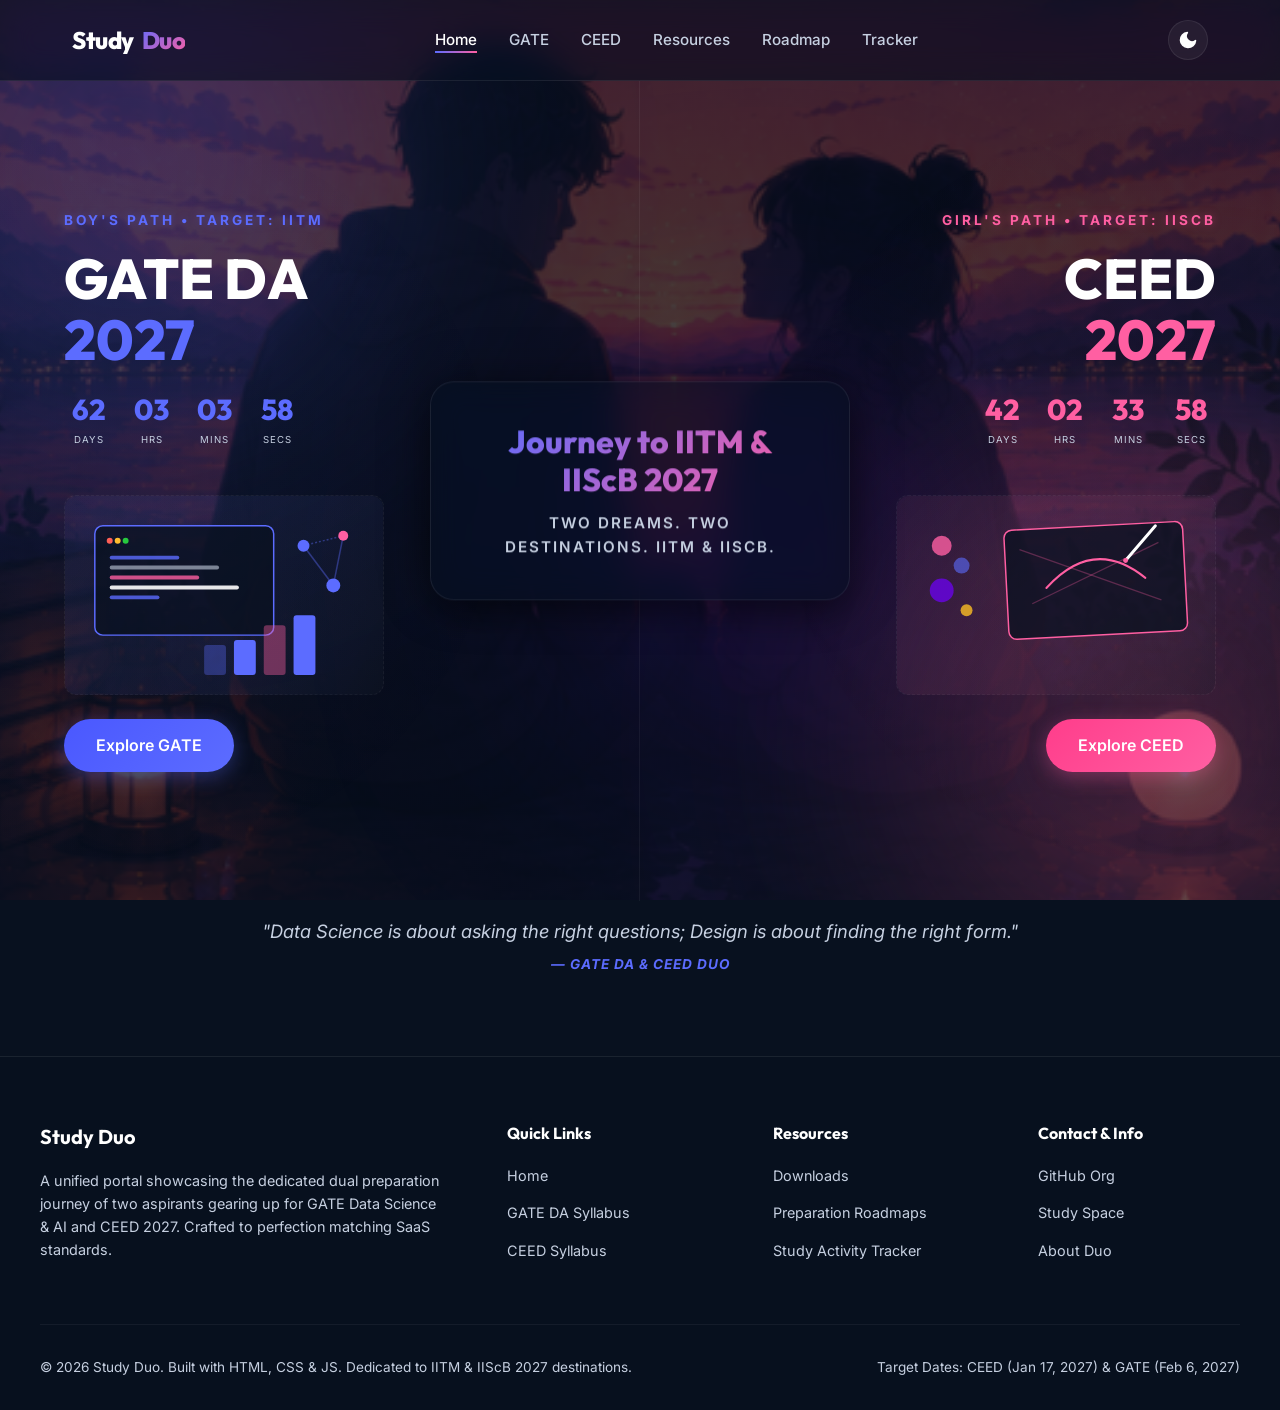
==== index.html @ a5e628c3 "Initialize Study Duo project with portals, roadmaps, and countdowns" ====
<!DOCTYPE html>
<html lang="en" data-theme="dark">

<head>
    <meta charset="UTF-8">
    <meta name="viewport" content="width=device-width, initial-scale=1.0">
    <title>Study Duo – Journey to IITM & IIScB 2027</title>
    <meta name="description"
        content="A premium companion hub tracking the collective preparation for GATE DA 2027 and CEED 2027.">
    <link rel="stylesheet" href="css/style.css">
</head>

<body class="home-page">

    <!-- Floating Glowing Blobs -->
    <div class="floating-blobs">
        <div class="blob blob-blue"></div>
        <div class="blob blob-middle"></div>
        <div class="blob blob-pink"></div>
    </div>

    <!-- Universal Navigation Header -->
    <header>
        <div class="nav-container">
            <a href="index.html" class="logo">
                Study<span class="duo">Duo</span>
            </a>

            <ul class="nav-links" id="nav-links">
                <li><a href="index.html" class="active">Home</a></li>
                <li><a href="pages/gate.html">GATE</a></li>
                <li><a href="pages/ceed.html">CEED</a></li>
                <li><a href="pages/resources.html">Resources</a></li>
                <li><a href="pages/roadmap.html">Roadmap</a></li>
                <li><a href="pages/tracker.html">Tracker</a></li>
            </ul>

            <div class="controls">
                <button class="theme-toggle" id="theme-toggle" aria-label="Toggle Theme">
                    <!-- Sun Icon for Light Mode -->
                    <svg class="sun-icon" viewBox="0 0 24 24" fill="none" stroke="currentColor" stroke-width="2"
                        stroke-linecap="round" stroke-linejoin="round">
                        <circle cx="12" cy="12" r="5"></circle>
                        <line x1="12" y1="1" x2="12" y2="3"></line>
                        <line x1="12" y1="21" x2="12" y2="23"></line>
                        <line x1="4.22" y1="4.22" x2="5.64" y2="5.64"></line>
                        <line x1="18.36" y1="18.36" x2="19.78" y2="19.78"></line>
                        <line x1="1" y1="12" x2="3" y2="12"></line>
                        <line x1="21" y1="12" x2="23" y2="12"></line>
                        <line x1="4.22" y1="19.78" x2="5.64" y2="18.36"></line>
                        <line x1="18.36" y1="5.64" x2="19.78" y2="4.22"></line>
                    </svg>
                    <!-- Moon Icon for Dark Mode -->
                    <svg class="moon-icon" viewBox="0 0 24 24" fill="none" stroke="currentColor" stroke-width="2"
                        stroke-linecap="round" stroke-linejoin="round">
                        <path d="M21 12.79A9 9 0 1 1 11.21 3 7 7 0 0 0 21 12.79z"></path>
                    </svg>
                </button>

                <button class="mobile-menu-btn" id="mobile-menu-btn" aria-label="Open Mobile Menu">
                    <svg xmlns="http://www.w3.org/2000/svg" width="24" height="24" viewBox="0 0 24 24" fill="none"
                        stroke="currentColor" stroke-width="2" stroke-linecap="round" stroke-linejoin="round">
                        <line x1="3" y1="12" x2="21" y2="12"></line>
                        <line x1="3" y1="6" x2="21" y2="6"></line>
                        <line x1="3" y1="18" x2="21" y2="18"></line>
                    </svg>
                </button>
            </div>
        </div>
    </header>

    <!-- Large Split Hero Section -->
    <main class="split-hero-container">

        <!-- Boy's Half (GATE DA) -->
        <section class="hero-half hero-half-boy">
            <div id="gate-anchor" class="hero-tag">Boy's Path • Target: IITM</div>
            <h1 class="hero-title">GATE DA<br><span style="color: var(--primary-blue);">2027</span></h1>

            <!-- Compact Countdown inside Hero -->
            <div class="countdown-grid" id="gate-countdown" style="margin-bottom: 1.5rem; gap: 0.8rem;">
                <div class="c-item" style="min-width: 50px;">
                    <span class="c-val" id="gate-days" style="font-size: 1.8rem; color: var(--primary-blue);">--</span>
                    <span class="c-lbl" style="font-size: 0.6rem;">Days</span>
                </div>
                <div class="c-item" style="min-width: 50px;">
                    <span class="c-val" id="gate-hours" style="font-size: 1.8rem; color: var(--primary-blue);">--</span>
                    <span class="c-lbl" style="font-size: 0.6rem;">Hrs</span>
                </div>
                <div class="c-item" style="min-width: 50px;">
                    <span class="c-val" id="gate-mins" style="font-size: 1.8rem; color: var(--primary-blue);">--</span>
                    <span class="c-lbl" style="font-size: 0.6rem;">Mins</span>
                </div>
                <div class="c-item" style="min-width: 50px;">
                    <span class="c-val" id="gate-secs" style="font-size: 1.8rem; color: var(--primary-blue);">--</span>
                    <span class="c-lbl" style="font-size: 0.6rem;">Secs</span>
                </div>
            </div>

            <!-- Boy Coding/Data Science Illustration -->
            <div class="hero-illustration">
                <svg viewBox="0 0 320 200" fill="none" xmlns="http://www.w3.org/2000/svg">
                    <rect width="320" height="200" rx="12" fill="url(#boy-bg)" />
                    <!-- Code editor window mockup -->
                    <rect x="30" y="30" width="180" height="110" rx="8" fill="rgba(8, 17, 31, 0.75)"
                        stroke="var(--primary-blue)" stroke-width="1.5" />
                    <circle cx="45" cy="45" r="3" fill="#FF5F56" />
                    <circle cx="53" cy="45" r="3" fill="#FFBD2E" />
                    <circle cx="61" cy="45" r="3" fill="#27C93F" />
                    <!-- Neural Net graphics -->
                    <line x1="240" y1="50" x2="280" y2="40" stroke="rgba(92, 108, 255, 0.4)" stroke-dasharray="2 2"
                        stroke-width="1.5" />
                    <line x1="240" y1="50" x2="270" y2="90" stroke="rgba(92, 108, 255, 0.4)" stroke-width="1.5" />
                    <line x1="280" y1="40" x2="270" y2="90" stroke="rgba(92, 108, 255, 0.4)" stroke-width="1.5" />
                    <circle cx="240" cy="50" r="6" fill="var(--primary-blue)" />
                    <circle cx="280" cy="40" r="5" fill="var(--primary-pink)" />
                    <circle cx="270" cy="90" r="7" fill="var(--primary-blue)" />
                    <!-- Mock code lines inside editor -->
                    <rect x="45" y="60" width="70" height="4" rx="2" fill="var(--primary-blue)" opacity="0.8" />
                    <rect x="45" y="70" width="110" height="4" rx="2" fill="var(--text-secondary)" opacity="0.6" />
                    <rect x="45" y="80" width="90" height="4" rx="2" fill="var(--primary-pink)" opacity="0.8" />
                    <rect x="45" y="90" width="130" height="4" rx="2" fill="var(--text-primary)" opacity="0.9" />
                    <rect x="45" y="100" width="50" height="4" rx="2" fill="var(--primary-blue)" opacity="0.8" />
                    <!-- Graph bars mock at the bottom -->
                    <rect x="140" y="150" width="22" height="30" rx="3" fill="rgba(92, 108, 255, 0.35)" />
                    <rect x="170" y="145" width="22" height="35" rx="3" fill="var(--primary-blue)" />
                    <rect x="200" y="130" width="22" height="50" rx="3" fill="rgba(255, 95, 162, 0.4)" />
                    <rect x="230" y="120" width="22" height="60" rx="3" fill="var(--primary-blue)" />
                    <defs>
                        <linearGradient id="boy-bg" x1="0" y1="0" x2="320" y2="200" gradientUnits="userSpaceOnUse">
                            <stop stop-color="rgba(92, 108, 255, 0.05)" />
                            <stop offset="1" stop-color="rgba(8, 17, 31, 0.2)" />
                        </linearGradient>
                    </defs>
                </svg>
            </div>

            <a href="pages/gate.html" class="btn btn-blue">Explore GATE</a>
        </section>

        <!-- Center Bridge Title ("Journey to IIT 2027") -->
        <div class="center-divider">
            <h2 class="center-title">Journey to IITM & IIScB 2027</h2>
            <p class="center-subtitle">Two dreams. Two destinations. IITM & IIScB.</p>
        </div>

        <!-- Girl's Half (CEED 2027) -->
        <section class="hero-half hero-half-girl">
            <div id="ceed-anchor" class="hero-tag">Girl's Path • Target: IIScB</div>
            <h1 class="hero-title">CEED<br><span style="color: var(--primary-pink);">2027</span></h1>

            <!-- Compact Countdown inside Hero -->
            <div class="countdown-grid" id="ceed-countdown" style="margin-bottom: 1.5rem; gap: 0.8rem;">
                <div class="c-item" style="min-width: 50px;">
                    <span class="c-val" id="ceed-days" style="font-size: 1.8rem; color: var(--primary-pink);">--</span>
                    <span class="c-lbl" style="font-size: 0.6rem;">Days</span>
                </div>
                <div class="c-item" style="min-width: 50px;">
                    <span class="c-val" id="ceed-hours" style="font-size: 1.8rem; color: var(--primary-pink);">--</span>
                    <span class="c-lbl" style="font-size: 0.6rem;">Hrs</span>
                </div>
                <div class="c-item" style="min-width: 50px;">
                    <span class="c-val" id="ceed-mins" style="font-size: 1.8rem; color: var(--primary-pink);">--</span>
                    <span class="c-lbl" style="font-size: 0.6rem;">Mins</span>
                </div>
                <div class="c-item" style="min-width: 50px;">
                    <span class="c-val" id="ceed-secs" style="font-size: 1.8rem; color: var(--primary-pink);">--</span>
                    <span class="c-lbl" style="font-size: 0.6rem;">Secs</span>
                </div>
            </div>

            <!-- Girl Sketching/Design Illustration -->
            <div class="hero-illustration">
                <svg viewBox="0 0 320 200" fill="none" xmlns="http://www.w3.org/2000/svg">
                    <rect width="320" height="200" rx="12" fill="url(#girl-bg)" />
                    <!-- Drawing board frame -->
                    <rect x="110" y="30" width="180" height="110" rx="8" fill="rgba(8, 17, 31, 0.75)"
                        stroke="var(--primary-pink)" stroke-width="1.5" transform="rotate(-3 200 85)" />
                    <!-- Diagonal geometric sketching grid paths -->
                    <line x1="125" y1="50" x2="265" y2="108" stroke="rgba(255, 95, 162, 0.3)" stroke-width="1.2"
                        transform="rotate(-3 200 85)" />
                    <line x1="135" y1="105" x2="265" y2="50" stroke="rgba(255, 95, 162, 0.3)" stroke-width="1.2"
                        transform="rotate(-3 200 85)" />
                    <!-- Sketch curves -->
                    <path d="M 150 90 Q 200 40 250 85" stroke="var(--primary-pink)" stroke-width="2"
                        stroke-linecap="round" transform="rotate(-3 200 85)" />
                    <!-- Stylus/Pen pointer mock -->
                    <path d="M 230 65 L 260 30" stroke="var(--text-primary)" stroke-width="3" stroke-linecap="round" />
                    <circle cx="230" cy="65" r="2.5" fill="var(--primary-pink)" />
                    <!-- Palette bubbles mock -->
                    <circle cx="45" cy="50" r="10" fill="var(--primary-pink)" opacity="0.8" />
                    <circle cx="65" cy="70" r="8" fill="var(--primary-blue)" opacity="0.6" />
                    <circle cx="45" cy="95" r="12" fill="#7000FF" opacity="0.7" />
                    <circle cx="70" cy="115" r="6" fill="#FBBF24" opacity="0.8" />
                    <defs>
                        <linearGradient id="girl-bg" x1="0" y1="0" x2="320" y2="200" gradientUnits="userSpaceOnUse">
                            <stop stop-color="rgba(255, 95, 162, 0.05)" />
                            <stop offset="1" stop-color="rgba(8, 17, 31, 0.2)" />
                        </linearGradient>
                    </defs>
                </svg>
            </div>

            <a href="pages/ceed.html" class="btn btn-pink">Explore CEED</a>
        </section>

    </main>

    <!-- Quotes section -->
    <div class="container" style="padding-top: 1rem; padding-bottom: 2rem;">
        <div class="quote-box">
            <p class="quote-text" id="quote-text">"Loading inspiration..."</p>
            <p class="quote-author" id="quote-author">— Duo</p>
        </div>
    </div>

    <!-- Universal Footer -->
    <footer>
        <div class="footer-content">
            <div class="footer-about">
                <h4>Study Duo</h4>
                <p>A unified portal showcasing the dedicated dual preparation journey of two aspirants gearing up for
                    GATE Data Science & AI and CEED 2027. Crafted to perfection matching SaaS standards.</p>
            </div>
            <div class="footer-links">
                <h5>Quick Links</h5>
                <ul>
                    <li><a href="index.html">Home</a></li>
                    <li><a href="pages/gate.html">GATE DA Syllabus</a></li>
                    <li><a href="pages/ceed.html">CEED Syllabus</a></li>
                </ul>
            </div>
            <div class="footer-links">
                <h5>Resources</h5>
                <ul>
                    <li><a href="pages/resources.html">Downloads</a></li>
                    <li><a href="pages/roadmap.html">Preparation Roadmaps</a></li>
                    <li><a href="pages/tracker.html">Study Activity Tracker</a></li>
                </ul>
            </div>
            <div class="footer-links">
                <h5>Contact & Info</h5>
                <ul>
                    <li><a href="https://github.com/studyduo2027" target="_blank">GitHub Org</a></li>
                    <li><a href="#" target="_blank">Study Space</a></li>
                    <li><a href="#">About Duo</a></li>
                </ul>
            </div>
        </div>
        <div class="footer-bottom">
            <p>© 2026 Study Duo. Built with HTML, CSS & JS. Dedicated to IITM & IIScB 2027 destinations.</p>
            <p>Target Dates: CEED (Jan 17, 2027) & GATE (Feb 6, 2027)</p>
        </div>
    </footer>

    <!-- Scroll to Top Tracker Button -->
    <button class="scroll-top" id="scroll-top" aria-label="Scroll to Top">
        <svg xmlns="http://www.w3.org/2000/svg" width="20" height="20" viewBox="0 0 24 24" fill="none"
            stroke="currentColor" stroke-width="2.5" stroke-linecap="round" stroke-linejoin="round">
            <line x1="12" y1="19" x2="12" y2="5"></line>
            <polyline points="5 12 12 5 19 12"></polyline>
        </svg>
    </button>

    <script src="js/script.js"></script>
</body>

</html>
---- css/style.css ----
/* Study Duo - Journey to 2027 Stylesheet */
@import url('https://fonts.googleapis.com/css2?family=Inter:wght@300;400;500;600;700&family=Outfit:wght@400;500;600;700;800&display=swap');

:root {
    /* Dark Theme Colors (Default) */
    --bg-color: #08111F;
    --bg-gradient: radial-gradient(circle at 50% 50%, #0d1e36 0%, #08111F 100%);
    --card-bg: rgba(255, 255, 255, 0.05);
    --card-hover-bg: rgba(255, 255, 255, 0.08);
    --card-border: rgba(255, 255, 255, 0.08);
    --card-border-hover: rgba(255, 255, 255, 0.15);
    --text-primary: #FFFFFF;
    --text-secondary: #C6D0E1;
    --nav-bg: rgba(8, 17, 31, 0.7);
    --accent-blue-rgb: 92, 108, 255;
    --accent-pink-rgb: 255, 95, 162;
    --primary-blue: #5C6CFF;
    --primary-pink: #FF5FA2;
    --glow-blue: rgba(92, 108, 255, 0.45);
    --glow-pink: rgba(255, 95, 162, 0.45);

    --font-body: 'Inter', sans-serif;
    --font-display: 'Outfit', sans-serif;

    --backdrop-filter: blur(16px) saturate(180%);
    --transition-speed: 0.3s;
    --transition-smooth: all 0.4s cubic-bezier(0.16, 1, 0.3, 1);
    --shadow-premium: 0 15px 35px rgba(0, 0, 0, 0.3);
}

/* Light Theme Variables */
[data-theme="light"] {
    --bg-color: #F8FAFC;
    --bg-gradient: radial-gradient(circle at 50% 50%, #E2E8F0 0%, #F8FAFC 100%);
    --card-bg: rgba(255, 255, 255, 0.65);
    --card-hover-bg: rgba(255, 255, 255, 0.85);
    --card-border: rgba(0, 0, 0, 0.07);
    --card-border-hover: rgba(92, 108, 255, 0.2);
    --text-primary: #0F172A;
    --text-secondary: #475569;
    --nav-bg: rgba(248, 250, 252, 0.8);
    --shadow-premium: 0 15px 35px rgba(0, 0, 0, 0.06);
}

/* Resets */
*,
*::before,
*::after {
    box-sizing: border-box;
    margin: 0;
    padding: 0;
}

html {
    scroll-behavior: smooth;
    font-size: 16px;
}

body {
    font-family: var(--font-body);
    background-color: var(--bg-color);
    background-image: var(--bg-gradient);
    color: var(--text-primary);
    min-height: 100vh;
    overflow-x: hidden;
    line-height: 1.6;
    transition: background-color var(--transition-speed), color var(--transition-speed);
}

body.home-page {
    background-image: linear-gradient(rgba(8, 17, 31, 0.75), rgba(8, 17, 31, 0.75)), url('../assets/background/home_bg_pc.png');
    background-attachment: fixed;
    background-position: center;
    background-repeat: no-repeat;
    background-size: cover;
}

[data-theme="light"] body.home-page {
    background-image: linear-gradient(rgba(248, 250, 252, 0.8), rgba(248, 250, 252, 0.8)), url('../assets/background/home_bg_pc.png');
}

@media (orientation: portrait) {
    body.home-page {
        background-image: linear-gradient(rgba(8, 17, 31, 0.75), rgba(8, 17, 31, 0.75)), url('../assets/background/home_bg.png');
    }

    [data-theme="light"] body.home-page {
        background-image: linear-gradient(rgba(248, 250, 252, 0.8), rgba(248, 250, 252, 0.8)), url('../assets/background/home_bg.png');
    }
}

/* Scrollbar customization */
::-webkit-scrollbar {
    width: 10px;
}

::-webkit-scrollbar-track {
    background: var(--bg-color);
}

::-webkit-scrollbar-thumb {
    background: rgba(255, 255, 255, 0.1);
    border-radius: 5px;
}

[data-theme="light"] ::-webkit-scrollbar-thumb {
    background: rgba(0, 0, 0, 0.1);
}

::-webkit-scrollbar-thumb:hover {
    background: rgba(255, 255, 255, 0.2);
}

/* Background Blobs */
.floating-blobs {
    position: fixed;
    top: 0;
    left: 0;
    width: 100%;
    height: 100%;
    z-index: -1;
    pointer-events: none;
    overflow: hidden;
}

.blob {
    position: absolute;
    border-radius: 50%;
    filter: blur(120px);
    opacity: 0.2;
    mix-blend-mode: screen;
    animation: floatBlob 20s infinite alternate;
}

[data-theme="light"] .blob {
    opacity: 0.12;
    mix-blend-mode: multiply;
    filter: blur(100px);
}

.blob-blue {
    width: 40vw;
    height: 40vw;
    background: var(--primary-blue);
    top: -10%;
    left: -10%;
    animation-duration: 25s;
}

.blob-pink {
    width: 40vw;
    height: 40vw;
    background: var(--primary-pink);
    bottom: -10%;
    right: -10%;
    animation-duration: 20s;
}

.blob-middle {
    width: 30vw;
    height: 30vw;
    background: #7000FF;
    top: 40%;
    left: 45%;
    animation-duration: 30s;
    opacity: 0.12;
}

@keyframes floatBlob {
    0% {
        transform: translate(0, 0) scale(1) rotate(0deg);
    }

    33% {
        transform: translate(10%, 15%) scale(1.1) rotate(120deg);
    }

    66% {
        transform: translate(-10%, 5%) scale(0.9) rotate(240deg);
    }

    100% {
        transform: translate(0, 0) scale(1) rotate(360deg);
    }
}

/* Navigation bar */
header {
    position: sticky;
    top: 0;
    z-index: 100;
    width: 100%;
    background: var(--nav-bg);
    backdrop-filter: var(--backdrop-filter);
    -webkit-backdrop-filter: var(--backdrop-filter);
    border-bottom: 1px solid var(--card-border);
    transition: all var(--transition-speed);
}

.nav-container {
    display: flex;
    justify-content: space-between;
    align-items: center;
    max-width: 1200px;
    margin: 0 auto;
    padding: 1.25rem 2rem;
}

.logo {
    font-family: var(--font-display);
    font-weight: 800;
    font-size: 1.5rem;
    letter-spacing: -0.5px;
    text-decoration: none;
    color: var(--text-primary);
    display: flex;
    align-items: center;
    gap: 0.5rem;
}

.logo span.duo {
    background: linear-gradient(135deg, var(--primary-blue), var(--primary-pink));
    -webkit-background-clip: text;
    background-clip: text;
    -webkit-text-fill-color: transparent;
}

.nav-links {
    display: flex;
    align-items: center;
    list-style: none;
    gap: 2rem;
}

.nav-links a {
    font-family: var(--font-body);
    font-weight: 500;
    font-size: 0.95rem;
    text-decoration: none;
    color: var(--text-secondary);
    transition: color var(--transition-speed);
    position: relative;
    padding: 0.25rem 0;
}

.nav-links a::after {
    content: '';
    position: absolute;
    bottom: 0;
    left: 0;
    width: 100%;
    height: 2px;
    background: linear-gradient(90deg, var(--primary-blue), var(--primary-pink));
    transform: scaleX(0);
    transform-origin: right;
    transition: transform 0.3s ease;
}

.nav-links a:hover,
.nav-links a.active {
    color: var(--text-primary);
}

.nav-links a:hover::after,
.nav-links a.active::after {
    transform: scaleX(1);
    transform-origin: left;
}

.controls {
    display: flex;
    align-items: center;
    gap: 1rem;
}

/* Dark Mode Toggle Button */
.theme-toggle {
    background: var(--card-bg);
    border: 1px solid var(--card-border);
    color: var(--text-primary);
    width: 40px;
    height: 40px;
    border-radius: 50%;
    cursor: pointer;
    display: flex;
    align-items: center;
    justify-content: center;
    transition: var(--transition-smooth);
}

.theme-toggle:hover {
    transform: scale(1.1);
    border-color: var(--primary-blue);
    box-shadow: 0 0 15px rgba(92, 108, 255, 0.3);
}

.theme-toggle svg {
    width: 20px;
    height: 20px;
    fill: currentColor;
}

.theme-toggle .sun-icon {
    display: none;
}

[data-theme="light"] .theme-toggle .sun-icon {
    display: block;
}

[data-theme="light"] .theme-toggle .moon-icon {
    display: none;
}

/* Mobile Menu Toggle */
.mobile-menu-btn {
    display: none;
    background: none;
    border: none;
    color: var(--text-primary);
    cursor: pointer;
}

/* Premium Layout Grid / Cards */
.container {
    max-width: 1200px;
    margin: 0 auto;
    padding: 3rem 2rem;
}

/* Glassmorphism Cards */
.glass-card {
    background: var(--card-bg);
    backdrop-filter: var(--backdrop-filter);
    -webkit-backdrop-filter: var(--backdrop-filter);
    border: 1px solid var(--card-border);
    border-radius: 20px;
    padding: 2rem;
    transition: var(--transition-smooth);
    box-shadow: var(--shadow-premium);
}

.glass-card:hover {
    transform: translateY(-8px);
    border-color: var(--card-border-hover);
    background: var(--card-hover-bg);
}

/* Hero Section index.html */
.split-hero-container {
    display: grid;
    grid-template-columns: 1fr 1fr;
    min-height: calc(100vh - 80px);
    position: relative;
    overflow: hidden;
}

.hero-half {
    display: flex;
    flex-direction: column;
    justify-content: center;
    padding: 4rem 10%;
    position: relative;
    transition: var(--transition-smooth);
    z-index: 10;
}

.hero-half::before {
    content: '';
    position: absolute;
    top: 0;
    left: 0;
    width: 100%;
    height: 100%;
    z-index: -1;
    opacity: 0.03;
    pointer-events: none;
    transition: opacity var(--transition-speed);
}

.hero-half-boy::before {
    background: radial-gradient(circle at 20% 50%, var(--primary-blue) 0%, transparent 60%);
}

.hero-half-girl::before {
    background: radial-gradient(circle at 80% 50%, var(--primary-pink) 0%, transparent 60%);
}

.hero-half:hover::before {
    opacity: 0.1;
}

.hero-half-boy {
    align-items: flex-start;
    border-right: 1px solid rgba(255, 255, 255, 0.05);
}

.hero-half-girl {
    align-items: flex-end;
    text-align: right;
}

/* Center title divider */
.center-divider {
    position: absolute;
    top: 50%;
    left: 50%;
    transform: translate(-50%, -50%);
    background: var(--nav-bg);
    backdrop-filter: var(--backdrop-filter);
    -webkit-backdrop-filter: var(--backdrop-filter);
    border: 1px solid var(--card-border);
    padding: 2.5rem 3rem;
    border-radius: 24px;
    text-align: center;
    z-index: 20;
    box-shadow: var(--shadow-premium), 0 0 50px rgba(0, 0, 0, 0.4);
    width: 420px;
}

.center-title {
    font-family: var(--font-display);
    font-weight: 800;
    font-size: 2rem;
    line-height: 1.2;
    margin-bottom: 0.75rem;
    background: linear-gradient(135deg, var(--primary-blue), var(--primary-pink));
    -webkit-background-clip: text;
    background-clip: text;
    -webkit-text-fill-color: transparent;
    animation: textPulse 4s infinite alternate;
}

@keyframes textPulse {
    0% {
        text-shadow: 0 0 10px rgba(92, 108, 255, 0);
    }

    100% {
        text-shadow: 0 0 25px rgba(255, 95, 162, 0.3);
    }
}

.center-subtitle {
    font-size: 0.95rem;
    color: var(--text-secondary);
    font-weight: 600;
    text-transform: uppercase;
    letter-spacing: 2px;
}

/* Titles and Illustration details */
.hero-tag {
    font-size: 0.85rem;
    font-weight: 700;
    text-transform: uppercase;
    letter-spacing: 3px;
    margin-bottom: 1rem;
}

.hero-half-boy .hero-tag {
    color: var(--primary-blue);
    text-shadow: 0 0 10px rgba(92, 108, 255, 0.4);
}

.hero-half-girl .hero-tag {
    color: var(--primary-pink);
    text-shadow: 0 0 10px rgba(255, 95, 162, 0.4);
}

.hero-title {
    font-family: var(--font-display);
    font-weight: 800;
    font-size: 3.5rem;
    line-height: 1.1;
    margin-bottom: 1.5rem;
}

.hero-illustration {
    width: 100%;
    max-width: 320px;
    height: auto;
    aspect-ratio: 16/10;
    margin: 1.5rem 0;
    border-radius: 12px;
    display: flex;
    align-items: center;
    justify-content: center;
    background: rgba(255, 255, 255, 0.02);
    border: 1px dashed rgba(255, 255, 255, 0.05);
}

.hero-illustration svg {
    width: 100%;
    min-height: 180px;
}

/* Premium Buttons */
.btn {
    display: inline-flex;
    align-items: center;
    justify-content: center;
    padding: 0.85rem 2rem;
    border-radius: 30px;
    font-family: var(--font-body);
    font-weight: 600;
    font-size: 1rem;
    text-decoration: none;
    cursor: pointer;
    transition: var(--transition-smooth);
}

.btn-blue {
    background: linear-gradient(135deg, #4A58FF 0%, #5C6CFF 100%);
    color: #FFFFFF;
    border: none;
    box-shadow: 0 5px 20px rgba(92, 108, 255, 0.35);
}

.btn-blue:hover {
    transform: translateY(-3px) scale(1.02);
    box-shadow: 0 8px 25px rgba(92, 108, 255, 0.5);
}

.btn-pink {
    background: linear-gradient(135deg, #FF3D8B 0%, #FF5FA2 100%);
    color: #FFFFFF;
    border: none;
    box-shadow: 0 5px 20px rgba(255, 95, 162, 0.35);
}

.btn-pink:hover {
    transform: translateY(-3px) scale(1.02);
    box-shadow: 0 8px 25px rgba(255, 95, 162, 0.5);
}

/* Countdown Clocks */
.dual-countdowns {
    background: rgba(8, 17, 31, 0.8);
    border-top: 1px solid var(--card-border);
    padding: 3rem 0;
    position: relative;
    z-index: 10;
}

.countdown-wrap {
    display: grid;
    grid-template-columns: 1fr 1fr;
    max-width: 1200px;
    margin: 0 auto;
    padding: 0 2rem;
    gap: 3rem;
}

.countdown-box {
    background: var(--card-bg);
    border: 1px solid var(--card-border);
    border-radius: 20px;
    padding: 2rem;
    text-align: center;
    backdrop-filter: var(--backdrop-filter);
    -webkit-backdrop-filter: var(--backdrop-filter);
}

.countdown-box h3 {
    font-family: var(--font-display);
    font-size: 1.25rem;
    margin-bottom: 1.5rem;
    letter-spacing: 1px;
}

.countdown-box-blue h3 {
    color: var(--primary-blue);
}

.countdown-box-pink h3 {
    color: var(--primary-pink);
}

.countdown-grid {
    display: flex;
    justify-content: center;
    gap: 1.5rem;
}

.c-item {
    display: flex;
    flex-direction: column;
    align-items: center;
    min-width: 70px;
}

.c-val {
    font-family: var(--font-display);
    font-size: 2.5rem;
    font-weight: 800;
    line-height: 1;
}

.countdown-box-blue .c-val {
    color: var(--primary-blue);
}

.countdown-box-pink .c-val {
    color: var(--primary-pink);
}

.c-lbl {
    font-size: 0.75rem;
    text-transform: uppercase;
    color: var(--text-secondary);
    margin-top: 0.5rem;
    letter-spacing: 1px;
}

/* Page Headers for Subpages */
.subpage-hero {
    padding: 6rem 2rem 3rem;
    text-align: center;
    position: relative;
}

.subpage-title {
    font-family: var(--font-display);
    font-size: 3.5rem;
    font-weight: 800;
    margin-bottom: 1rem;
}

.subpage-subtitle {
    font-size: 1.1rem;
    color: var(--text-secondary);
    max-width: 600px;
    margin: 0 auto 2rem;
}

.subpage-countdown-container {
    max-width: 500px;
    margin: 0 auto;
}

/* SYLLABUS CARDS - GRID */
.section-title {
    font-family: var(--font-display);
    font-size: 2rem;
    font-weight: 700;
    margin-bottom: 2rem;
    display: flex;
    align-items: center;
    gap: 0.75rem;
}

.accent-bar-blue::before {
    content: '';
    display: inline-block;
    width: 6px;
    height: 28px;
    background: var(--primary-blue);
    border-radius: 4px;
}

.accent-bar-pink::before {
    content: '';
    display: inline-block;
    width: 6px;
    height: 28px;
    background: var(--primary-pink);
    border-radius: 4px;
}

.cards-grid {
    display: grid;
    grid-template-columns: repeat(auto-fill, minmax(280px, 1fr));
    gap: 1.5rem;
    margin-bottom: 4rem;
}

.syllabus-card {
    position: relative;
    overflow: hidden;
}

.syllabus-card-header {
    display: flex;
    align-items: center;
    gap: 0.75rem;
    margin-bottom: 1rem;
}

.syllabus-card-icon {
    width: 40px;
    height: 40px;
    border-radius: 10px;
    display: flex;
    align-items: center;
    justify-content: center;
}

.gate-theme .syllabus-card-icon {
    background: rgba(92, 108, 255, 0.15);
    color: var(--primary-blue);
}

.ceed-theme .syllabus-card-icon {
    background: rgba(255, 95, 162, 0.15);
    color: var(--primary-pink);
}

.syllabus-card h3 {
    font-family: var(--font-display);
    font-size: 1.15rem;
    font-weight: 600;
}

.syllabus-card ul {
    list-style: none;
    padding-left: 0;
}

.syllabus-card li {
    font-size: 0.9rem;
    color: var(--text-secondary);
    margin-bottom: 0.5rem;
    display: flex;
    align-items: flex-start;
    gap: 0.5rem;
}

.syllabus-card li::before {
    content: "•";
    font-weight: bold;
}

.gate-theme .syllabus-card li::before {
    color: var(--primary-blue);
}

.ceed-theme .syllabus-card li::before {
    color: var(--primary-pink);
}

/* YOUTUBE EMBEDS SECTION */
.youtube-grid {
    display: grid;
    grid-template-columns: repeat(auto-fill, minmax(320px, 1fr));
    gap: 1.5rem;
    margin-bottom: 4rem;
}

.yt-card {
    overflow: hidden;
    padding: 0;
    display: flex;
    flex-direction: column;
    height: 100%;
}

.yt-embed {
    position: relative;
    width: 100%;
    padding-bottom: 56.25%;
    /* 16:9 Aspect Ratio */
    height: 0;
}

.yt-embed iframe {
    position: absolute;
    top: 0;
    left: 0;
    width: 100%;
    height: 100%;
    border: 0;
}

.yt-info {
    padding: 1.25rem;
    display: flex;
    flex-direction: column;
    flex-grow: 1;
    justify-content: space-between;
    gap: 1rem;
}

.yt-title {
    font-family: var(--font-display);
    font-size: 1rem;
    font-weight: 600;
    margin-bottom: 0.5rem;
}

.yt-desc {
    font-size: 0.85rem;
    color: var(--text-secondary);
    line-height: 1.4;
}

.yt-link {
    display: inline-flex;
    align-items: center;
    justify-content: center;
    gap: 0.5rem;
    padding: 0.6rem 1rem;
    font-size: 0.8rem;
    font-weight: 600;
    border-radius: 8px;
    text-decoration: none;
    background: var(--primary-blue);
    color: #fff !important;
    transition: var(--transition-smooth);
    border: none;
    cursor: pointer;
    margin-top: auto;
}

.yt-link:hover {
    transform: translateY(-2px);
    box-shadow: 0 4px 12px rgba(92, 108, 255, 0.3);
    opacity: 0.95;
}

/* WEBSITES & RESOURCES GRID */
.source-grid {
    display: grid;
    grid-template-columns: repeat(auto-fill, minmax(240px, 1fr));
    gap: 1.5rem;
    margin-bottom: 4rem;
}

.source-card {
    display: flex;
    align-items: center;
    gap: 1rem;
    text-decoration: none;
    color: var(--text-primary);
}

.source-details h4 {
    font-family: var(--font-display);
    font-weight: 600;
    font-size: 1rem;
}

.source-details p {
    font-size: 0.8rem;
    color: var(--text-secondary);
}

/* BOOKS SHOWCASE */
.books-grid {
    display: grid;
    grid-template-columns: repeat(auto-fill, minmax(180px, 1fr));
    gap: 2rem;
    margin-bottom: 4rem;
}

.book-card {
    text-align: center;
    display: flex;
    flex-direction: column;
    align-items: center;
}

.book-jacket {
    width: 100%;
    max-width: 140px;
    height: 200px;
    border-radius: 8px;
    background: var(--card-bg);
    border: 1px solid var(--card-border);
    box-shadow: 0 10px 20px rgba(0, 0, 0, 0.3);
    margin-bottom: 1rem;
    position: relative;
    overflow: hidden;
    display: flex;
    flex-direction: column;
    justify-content: space-between;
    padding: 1.25rem;
    transition: var(--transition-smooth);
}

.group-left .book-jacket {
    border-left: 5px solid var(--primary-blue);
}

.group-right .book-jacket {
    border-left: 5px solid var(--primary-pink);
}

.book-card:hover .book-jacket {
    transform: translateY(-8px) rotate(2deg);
    box-shadow: 0 15px 30px rgba(0, 0, 0, 0.4);
}

.book-jacket-title {
    font-family: var(--font-display);
    font-size: 0.85rem;
    font-weight: 700;
    color: var(--text-primary);
    text-align: left;
}

.book-jacket-author {
    font-family: var(--font-body);
    font-size: 0.65rem;
    color: var(--text-secondary);
    text-align: left;
}

.book-title {
    font-family: var(--font-display);
    font-size: 0.95rem;
    font-weight: 600;
    margin-top: 0.5rem;
}

.book-author {
    font-size: 0.8rem;
    color: var(--text-secondary);
}

/* RESOURCES PAGE */
.filter-search-container {
    display: flex;
    flex-direction: column;
    gap: 1.5rem;
    margin-bottom: 3rem;
    background: var(--card-bg);
    border: 1px solid var(--card-border);
    border-radius: 20px;
    padding: 1.5rem;
}

.search-wrapper {
    position: relative;
    display: flex;
    align-items: center;
}

.search-wrapper svg {
    position: absolute;
    left: 1.25rem;
    color: var(--text-secondary);
    pointer-events: none;
}

.search-input {
    width: 100%;
    background: rgba(0, 0, 0, 0.2);
    border: 1px solid var(--card-border);
    border-radius: 30px;
    padding: 1rem 1rem 1rem 3.25rem;
    color: var(--text-primary);
    font-family: var(--font-body);
    font-size: 1rem;
    outline: none;
    transition: var(--transition-smooth);
}

.search-input:focus {
    border-color: var(--primary-blue);
    box-shadow: 0 0 15px rgba(92, 108, 255, 0.25);
}

.filters-wrapper {
    display: flex;
    flex-wrap: wrap;
    gap: 0.75rem;
}

.filter-btn {
    background: var(--card-bg);
    border: 1px solid var(--card-border);
    color: var(--text-secondary);
    padding: 0.5rem 1.25rem;
    border-radius: 20px;
    cursor: pointer;
    font-family: var(--font-body);
    font-size: 0.85rem;
    font-weight: 600;
    transition: var(--transition-smooth);
}

.filter-btn:hover,
.filter-btn.active {
    color: var(--text-primary);
    background: var(--primary-blue);
    border-color: var(--primary-blue);
    box-shadow: 0 0 15px rgba(92, 108, 255, 0.25);
}

.filter-btn.active.filter-pink {
    background: var(--primary-pink);
    border-color: var(--primary-pink);
    box-shadow: 0 0 15px rgba(255, 95, 162, 0.25);
}

.download-grid {
    display: grid;
    grid-template-columns: repeat(auto-fill, minmax(300px, 1fr));
    gap: 1.5rem;
}

.resource-dl-card {
    display: flex;
    flex-direction: column;
    justify-content: space-between;
    height: 100%;
}

.dl-card-content {
    margin-bottom: 1.5rem;
}

.dl-badge {
    display: inline-block;
    font-size: 0.7rem;
    font-weight: bold;
    padding: 0.25rem 0.6rem;
    border-radius: 6px;
    text-transform: uppercase;
    margin-bottom: 0.75rem;
    letter-spacing: 0.5px;
}

.dl-badge-gate {
    background: rgba(92, 108, 255, 0.15);
    color: var(--primary-blue);
}

.dl-badge-ceed {
    background: rgba(255, 95, 162, 0.15);
    color: var(--primary-pink);
}

.resource-dl-card h3 {
    font-family: var(--font-display);
    font-size: 1.2rem;
    margin-bottom: 0.5rem;
}

.resource-dl-card p {
    font-size: 0.85rem;
    color: var(--text-secondary);
}

.dl-card-actions {
    display: flex;
    align-items: center;
    justify-content: space-between;
    border-top: 1px solid var(--card-border);
    padding-top: 1rem;
}

.dl-format {
    font-size: 0.75rem;
    font-weight: bold;
    color: var(--text-secondary);
}

.dl-btn {
    text-decoration: none;
    font-size: 0.85rem;
    font-weight: bold;
    display: flex;
    align-items: center;
    gap: 0.4rem;
}

.gate-theme-link {
    color: var(--primary-blue);
}

.ceed-theme-link {
    color: var(--primary-pink);
}

/* ROADMAP TIMELINE */
.roadmap-grid {
    display: grid;
    grid-template-columns: 1fr 1fr;
    gap: 4rem;
    position: relative;
}

.roadmap-grid::before {
    content: '';
    position: absolute;
    top: 0;
    bottom: 0;
    left: 50%;
    width: 2px;
    background: rgba(255, 255, 255, 0.05);
    transform: translateX(-50%);
}

.timeline-column {
    position: relative;
}

.timeline-header {
    text-align: center;
    margin-bottom: 3rem;
}

.timeline-header h2 {
    font-family: var(--font-display);
    font-size: 2.25rem;
    font-weight: 800;
    margin-bottom: 0.5rem;
}

.timeline-header p {
    color: var(--text-secondary);
}

.timeline-wrapper {
    position: relative;
    padding-left: 2rem;
}

.timeline-column-pink .timeline-wrapper {
    padding-left: 0;
    padding-right: 2rem;
}

.timeline-wrapper::before {
    content: '';
    position: absolute;
    top: 0;
    bottom: 0;
    width: 2px;
}

.timeline-column-blue .timeline-wrapper::before {
    left: 0;
    background: linear-gradient(to bottom, var(--primary-blue), rgba(92, 108, 255, 0.1));
}

.timeline-column-pink .timeline-wrapper::before {
    right: 0;
    background: linear-gradient(to bottom, var(--primary-pink), rgba(255, 95, 162, 0.1));
}

.timeline-node {
    position: relative;
    margin-bottom: 3.5rem;
}

.timeline-dot {
    position: absolute;
    width: 16px;
    height: 16px;
    border-radius: 50%;
    background: var(--bg-color);
    z-index: 5;
}

.timeline-column-blue .timeline-dot {
    left: -28px;
    border: 4px solid var(--primary-blue);
    box-shadow: 0 0 10px var(--primary-blue);
}

.timeline-column-pink .timeline-dot {
    right: -28px;
    border: 4px solid var(--primary-pink);
    box-shadow: 0 0 10px var(--primary-pink);
}

.timeline-month-badge {
    display: inline-block;
    font-family: var(--font-display);
    font-size: 0.8rem;
    font-weight: bold;
    padding: 0.25rem 0.75rem;
    border-radius: 12px;
    margin-bottom: 1rem;
}

.timeline-column-blue .timeline-month-badge {
    background: rgba(92, 108, 255, 0.15);
    color: var(--primary-blue);
}

.timeline-column-pink .timeline-month-badge {
    background: rgba(255, 95, 162, 0.15);
    color: var(--primary-pink);
}

.timeline-card h3 {
    font-family: var(--font-display);
    font-size: 1.25rem;
    font-weight: 600;
    margin-bottom: 1rem;
}

.timeline-content-list {
    list-style: none;
}

.timeline-content-list li {
    font-size: 0.95rem;
    color: var(--text-secondary);
    display: flex;
    align-items: center;
    gap: 0.6rem;
    margin-bottom: 0.6rem;
}

.timeline-column-blue li svg {
    color: var(--primary-blue);
}

.timeline-column-pink li svg {
    color: var(--primary-pink);
}

/* TRACKER PAGE */
.tracker-layout {
    display: grid;
    grid-template-columns: 2fr 1fr;
    gap: 2rem;
}

.tracker-main-panel {
    display: flex;
    flex-direction: column;
    gap: 2rem;
}

.tracker-metrics-grid {
    display: grid;
    grid-template-columns: repeat(3, 1fr);
    gap: 1.5rem;
}

.metric-card {
    text-align: center;
    position: relative;
}

.metric-number {
    font-family: var(--font-display);
    font-size: 2.25rem;
    font-weight: 800;
    margin-top: 0.5rem;
}

.metric-blue .metric-number {
    color: var(--primary-blue);
}

.metric-pink .metric-number {
    color: var(--primary-pink);
}

.streak-pulse-animation {
    animation: streakPulse 2s infinite;
}

@keyframes streakPulse {
    0% {
        transform: scale(1);
    }

    50% {
        transform: scale(1.05);
    }

    100% {
        transform: scale(1);
    }
}

/* Goals list implementation */
.goals-section-header {
    display: flex;
    align-items: center;
    justify-content: space-between;
    margin-bottom: 1.5rem;
}

.goals-form-wrapper {
    margin-bottom: 1.5rem;
}

.goal-form {
    display: flex;
    gap: 1rem;
}

.goal-input {
    flex: 1;
    background: rgba(0, 0, 0, 0.2);
    border: 1px solid var(--card-border);
    border-radius: 12px;
    padding: 0.8rem 1.25rem;
    color: var(--text-primary);
    font-family: var(--font-body);
    outline: none;
}

.goal-input:focus {
    border-color: var(--primary-blue);
}

.goals-list {
    display: flex;
    flex-direction: column;
    gap: 1rem;
}

.goal-item {
    display: flex;
    align-items: center;
    justify-content: space-between;
    background: rgba(255, 255, 255, 0.02);
    border: 1px solid var(--card-border);
    border-radius: 12px;
    padding: 1rem 1.25rem;
    transition: var(--transition-smooth);
}

.goal-item-left {
    display: flex;
    align-items: center;
    gap: 0.75rem;
}

.goal-checkbox {
    width: 20px;
    height: 20px;
    border-radius: 6px;
    border: 2px solid var(--text-secondary);
    cursor: pointer;
    display: flex;
    align-items: center;
    justify-content: center;
    transition: var(--transition-smooth);
}

.goal-checkbox.checked {
    background: var(--primary-blue);
    border-color: var(--primary-blue);
}

.goal-checkbox-pink.checked {
    background: var(--primary-pink);
    border-color: var(--primary-pink);
}

.goal-checkbox svg {
    color: white;
    width: 12px;
    height: 12px;
    display: none;
}

.goal-checkbox.checked svg {
    display: block;
}

.goal-text {
    font-size: 0.95rem;
}

.goal-item.completed .goal-text {
    text-decoration: line-through;
    color: var(--text-secondary);
}

.goal-delete-btn {
    background: none;
    border: none;
    color: rgba(255, 255, 255, 0.25);
    cursor: pointer;
    transition: color var(--transition-speed);
}

.goal-delete-btn:hover {
    color: #EF4444;
}

/* Pomodoro Widget */
.pomo-card {
    text-align: center;
}

.pomo-mode-tabs {
    display: flex;
    justify-content: center;
    gap: 0.5rem;
    margin-bottom: 2rem;
    background: rgba(0, 0, 0, 0.15);
    padding: 0.4rem;
    border-radius: 12px;
}

.pomo-tab {
    background: none;
    border: none;
    font-family: var(--font-body);
    font-size: 0.85rem;
    font-weight: 600;
    color: var(--text-secondary);
    padding: 0.5rem 1rem;
    border-radius: 8px;
    cursor: pointer;
    transition: var(--transition-smooth);
}

.pomo-tab.active {
    color: var(--text-primary);
    background: var(--card-bg);
}

.pomo-timer-display {
    font-family: var(--font-display);
    font-size: 5rem;
    font-weight: 800;
    line-height: 1;
    color: var(--text-primary);
    margin-bottom: 2rem;
    position: relative;
    text-shadow: 0 0 20px rgba(255, 255, 255, 0.05);
}

.pomo-controls {
    display: flex;
    justify-content: center;
    gap: 1rem;
}

.btn-ctrl {
    background: var(--card-bg);
    border: 1px solid var(--card-border);
    color: var(--text-primary);
    padding: 0.75rem 1.5rem;
    border-radius: 12px;
    font-weight: bold;
    cursor: pointer;
    font-family: var(--font-body);
    transition: var(--transition-smooth);
}

.btn-ctrl:hover {
    background: var(--card-hover-bg);
    border-color: var(--text-secondary);
}

.btn-ctrl-primary {
    background: var(--primary-blue);
    color: white;
    border: none;
}

.btn-ctrl-primary:hover {
    box-shadow: 0 0 15px rgba(92, 108, 255, 0.35);
    transform: translateY(-2px);
}

/* Circular progress ring */
.circle-progress-container {
    display: flex;
    justify-content: center;
    margin-bottom: 2rem;
    position: relative;
    width: 160px;
    height: 160px;
    margin: 0 auto 2rem;
}

.pomo-progress-ring {
    transform: rotate(-90deg);
}

.pomo-progress-ring-circle {
    transition: stroke-dashoffset 0.35s;
    transform-origin: 50% 50%;
}

.pomo-time-overlay {
    position: absolute;
    top: 50%;
    left: 50%;
    transform: translate(-50%, -50%);
    font-family: var(--font-display);
    font-size: 2.25rem;
    font-weight: 800;
}

/* Charts container and Achievement Badges */
.achievements-grid {
    display: grid;
    grid-template-columns: repeat(auto-fill, minmax(100px, 1fr));
    gap: 1.25rem;
    margin-top: 1.5rem;
}

.badge-item {
    display: flex;
    flex-direction: column;
    align-items: center;
    text-align: center;
    opacity: 0.35;
    transition: var(--transition-smooth);
}

.badge-item.unlocked {
    opacity: 1;
}

.badge-icon-wrap {
    width: 54px;
    height: 54px;
    border-radius: 50%;
    background: var(--card-bg);
    border: 1px solid var(--card-border);
    display: flex;
    align-items: center;
    justify-content: center;
    margin-bottom: 0.5rem;
    position: relative;
}

.badge-item.unlocked .badge-icon-wrap {
    background: linear-gradient(135deg, rgba(92, 108, 255, 0.2), rgba(255, 95, 162, 0.2));
    border-color: var(--primary-pink);
    box-shadow: 0 0 15px rgba(255, 95, 162, 0.3);
}

.badge-name {
    font-size: 0.7rem;
    font-weight: bold;
    color: var(--text-secondary);
}

/* QUOTES WRAPPER */
.quote-box {
    text-align: center;
    margin-bottom: 3rem;
    font-style: italic;
}

.quote-text {
    font-size: 1.15rem;
    color: var(--text-secondary);
    max-width: 800px;
    margin: 0 auto 0.5rem;
}

.quote-author {
    font-size: 0.85rem;
    font-weight: bold;
    color: var(--primary-blue);
    text-transform: uppercase;
    letter-spacing: 1px;
}

/* FOOTER */
footer {
    border-top: 1px solid var(--card-border);
    background: rgba(8, 17, 31, 0.9);
    padding: 4rem 2rem 2rem;
}

.footer-content {
    max-width: 1200px;
    margin: 0 auto;
    display: grid;
    grid-template-columns: 2fr 1fr 1fr 1fr;
    gap: 4rem;
    margin-bottom: 3rem;
}

.footer-about h4 {
    font-family: var(--font-display);
    font-size: 1.25rem;
    margin-bottom: 1rem;
}

.footer-about p {
    color: var(--text-secondary);
    font-size: 0.9rem;
}

.footer-links h5 {
    font-family: var(--font-display);
    font-size: 1rem;
    margin-bottom: 1rem;
}

.footer-links ul {
    list-style: none;
}

.footer-links li {
    margin-bottom: 0.75rem;
}

.footer-links a {
    text-decoration: none;
    color: var(--text-secondary);
    font-size: 0.9rem;
    transition: color var(--transition-speed);
}

.footer-links a:hover {
    color: var(--text-primary);
}

.footer-bottom {
    max-width: 1200px;
    margin: 0 auto;
    display: flex;
    justify-content: space-between;
    align-items: center;
    border-top: 1px solid rgba(255, 255, 255, 0.05);
    padding-top: 2rem;
    font-size: 0.85rem;
    color: var(--text-secondary);
}

/* Scroll To Top Button */
.scroll-top {
    position: fixed;
    bottom: 2rem;
    right: 2rem;
    background: var(--card-bg);
    border: 1px solid var(--card-border);
    color: var(--text-primary);
    width: 45px;
    height: 45px;
    border-radius: 50%;
    cursor: pointer;
    display: flex;
    align-items: center;
    justify-content: center;
    opacity: 0;
    visibility: hidden;
    transition: var(--transition-smooth);
    z-index: 99;
}

.scroll-top.visible {
    opacity: 1;
    visibility: visible;
}

.scroll-top:hover {
    transform: translateY(-5px);
    background: var(--primary-blue);
    border-color: var(--primary-blue);
    box-shadow: 0 5px 15px rgba(92, 108, 255, 0.3);
}

/* Responsive breakdowns */
@media (max-width: 1024px) {
    .split-hero-container {
        grid-template-columns: 1fr 1fr;
        min-height: calc(100vh - 80px);
    }

    .hero-half {
        padding: 4rem 4% 3rem;
        align-items: center;
        text-align: center;
    }

    .hero-title {
        font-size: 2.2rem;
    }

    .hero-half-boy {
        border-right: 1px solid rgba(255, 255, 255, 0.05);
        border-bottom: none;
    }

    .center-divider {
        position: relative;
        transform: none;
        top: auto;
        left: auto;
        margin: 2rem auto 0;
        width: 100%;
        max-width: 420px;
        grid-column: 1 / span 2;
        grid-row: 2;
        padding: 1.5rem 2rem;
    }

    .center-title {
        font-size: 1.4rem;
    }

    .center-subtitle {
        font-size: 0.75rem;
    }

    .roadmap-grid {
        grid-template-columns: 1fr;
        gap: 3rem;
    }

    .roadmap-grid::before {
        display: none;
    }

    .timeline-column-pink .timeline-wrapper {
        padding-left: 2rem;
        padding-right: 0;
    }

    .timeline-column-pink .timeline-wrapper::before {
        left: 0;
        right: auto;
        background: linear-gradient(to bottom, var(--primary-pink), rgba(255, 95, 162, 0.1));
    }

    .timeline-column-pink .timeline-dot {
        left: -28px;
        right: auto;
    }

    .tracker-layout {
        grid-template-columns: 1fr;
    }

    .footer-content {
        grid-template-columns: 1fr 1fr;
        gap: 3rem;
    }
}

@media (max-width: 768px) {
    .nav-links {
        position: fixed;
        top: 80px;
        left: 0;
        width: 100%;
        background: rgba(8, 17, 31, 0.98);
        backdrop-filter: var(--backdrop-filter);
        flex-direction: column;
        padding: 3rem 0;
        gap: 2rem;
        border-bottom: 1px solid var(--card-border);
        transform: translateY(-150%);
        transition: transform 0.4s ease;
        z-index: 90;
    }

    [data-theme="light"] .nav-links {
        background: rgba(248, 250, 252, 0.98);
    }

    .nav-links.open {
        transform: translateY(0);
    }

    .mobile-menu-btn {
        display: block;
    }

    .countdown-wrap {
        grid-template-columns: 1fr;
    }

    .tracker-metrics-grid {
        grid-template-columns: 1fr;
    }

    .footer-content {
        grid-template-columns: 1fr;
    }

    .footer-bottom {
        flex-direction: column;
        gap: 1rem;
        text-align: center;
    }
}

@media (max-width: 480px) {
    .hero-half {
        padding: 3rem 2% 2rem;
    }

    .hero-title {
        font-size: 1.6rem;
    }

    .hero-tag {
        font-size: 0.65rem;
        letter-spacing: 1px;
    }

    .countdown-grid {
        gap: 0.3rem !important;
    }

    .c-item {
        min-width: 36px !important;
    }

    .c-val {
        font-size: 1.1rem !important;
    }

    .c-lbl {
        font-size: 0.5rem !important;
    }

    .center-divider {
        max-width: 280px;
        padding: 1rem 0.75rem;
        border-radius: 16px;
        margin-top: 1.5rem;
    }

    .center-title {
        font-size: 1.1rem;
        margin-bottom: 0.25rem;
    }

    .center-subtitle {
        font-size: 0.65rem;
        letter-spacing: 1px;
    }
}
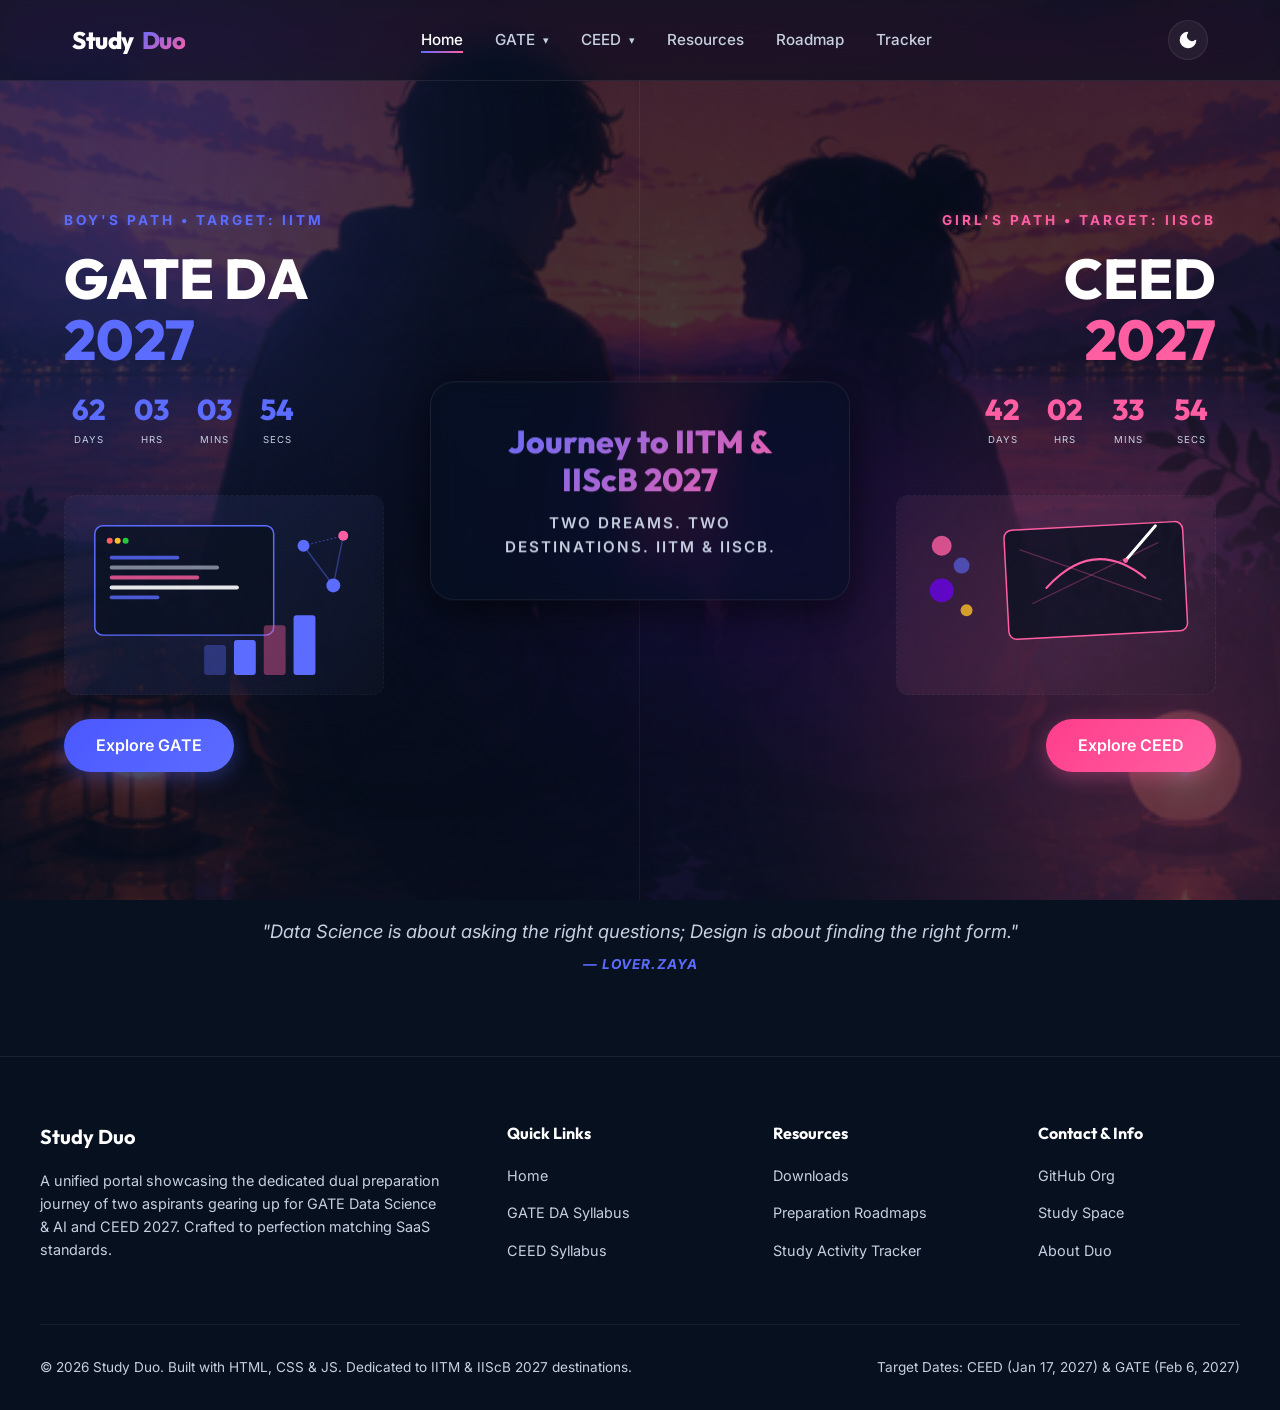
==== commit f7608b2c: "Add GATE/CEED section dropdown nav (hover PC, tap mobile)" ====
--- a/index.html
+++ b/index.html
@@ -28,8 +28,24 @@
 
             <ul class="nav-links" id="nav-links">
                 <li><a href="index.html" class="active">Home</a></li>
-                <li><a href="pages/gate.html">GATE</a></li>
-                <li><a href="pages/ceed.html">CEED</a></li>
+                <li class="nav-dropdown" data-theme="blue">
+                    <a href="pages/gate.html">GATE <span class="dd-arrow">▾</span></a>
+                    <div class="dropdown-menu">
+                        <a href="pages/gate.html#gate-syllabus">📘 Syllabus</a>
+                        <a href="pages/gate.html#gate-youtube">▶ YouTube Playlists</a>
+                        <div class="dd-divider"></div>
+                        <a href="pages/gate.html#gate-papers">📄 Past Papers</a>
+                    </div>
+                </li>
+                <li class="nav-dropdown" data-theme="pink">
+                    <a href="pages/ceed.html">CEED <span class="dd-arrow">▾</span></a>
+                    <div class="dropdown-menu">
+                        <a href="pages/ceed.html#ceed-syllabus">🎨 Syllabus Part A</a>
+                        <a href="pages/ceed.html#ceed-part-b">✏️ Syllabus Part B</a>
+                        <div class="dd-divider"></div>
+                        <a href="pages/ceed.html#ceed-papers">📄 Past Papers</a>
+                    </div>
+                </li>
                 <li><a href="pages/resources.html">Resources</a></li>
                 <li><a href="pages/roadmap.html">Roadmap</a></li>
                 <li><a href="pages/tracker.html">Tracker</a></li>
--- a/css/style.css
+++ b/css/style.css
@@ -267,6 +267,153 @@
     transform-origin: left;
 }
 
+/* ── Nav Dropdown (GATE / CEED section jump) ── */
+.nav-dropdown {
+    position: relative;
+}
+
+/* Small chevron next to the trigger text */
+.nav-dropdown>a::before {
+    content: '';
+}
+
+.nav-dropdown>a .dd-arrow {
+    display: inline-block;
+    margin-left: 4px;
+    font-style: normal;
+    font-size: 0.7rem;
+    transition: transform 0.25s ease;
+    vertical-align: middle;
+}
+
+.nav-dropdown.dropdown-open>a .dd-arrow,
+.nav-dropdown:hover>a .dd-arrow {
+    transform: rotate(180deg);
+}
+
+/* The floating dropdown panel */
+.dropdown-menu {
+    position: absolute;
+    top: calc(100% + 14px);
+    left: 50%;
+    transform: translateX(-50%);
+    min-width: 180px;
+    background: var(--nav-bg);
+    backdrop-filter: var(--backdrop-filter);
+    -webkit-backdrop-filter: var(--backdrop-filter);
+    border: 1px solid var(--card-border);
+    border-radius: 12px;
+    padding: 0.5rem 0;
+    box-shadow: 0 16px 40px rgba(0, 0, 0, 0.35);
+    opacity: 0;
+    pointer-events: none;
+    transform: translateX(-50%) translateY(-6px);
+    transition: opacity 0.22s ease, transform 0.22s ease;
+    z-index: 200;
+}
+
+/* Show on desktop hover */
+@media (hover: hover) {
+    .nav-dropdown:hover .dropdown-menu {
+        opacity: 1;
+        pointer-events: auto;
+        transform: translateX(-50%) translateY(0);
+    }
+}
+
+/* Show on touch via JS class */
+.nav-dropdown.dropdown-open .dropdown-menu {
+    opacity: 1;
+    pointer-events: auto;
+    transform: translateX(-50%) translateY(0);
+}
+
+/* Small caret pointer */
+.dropdown-menu::before {
+    content: '';
+    position: absolute;
+    top: -7px;
+    left: 50%;
+    transform: translateX(-50%);
+    width: 12px;
+    height: 12px;
+    background: var(--nav-bg);
+    border-left: 1px solid var(--card-border);
+    border-top: 1px solid var(--card-border);
+    transform: translateX(-50%) rotate(45deg);
+}
+
+/* Individual dropdown items */
+.dropdown-menu a {
+    display: flex;
+    align-items: center;
+    gap: 0.6rem;
+    padding: 0.6rem 1.1rem;
+    font-size: 0.88rem !important;
+    font-weight: 500;
+    color: var(--text-secondary) !important;
+    text-decoration: none;
+    transition: background 0.15s, color 0.15s;
+    white-space: nowrap;
+}
+
+.dropdown-menu a:hover {
+    color: var(--text-primary) !important;
+    background: rgba(255, 255, 255, 0.05);
+}
+
+.dropdown-menu a::after {
+    display: none !important;
+}
+
+/* Colour themes */
+.nav-dropdown[data-theme="blue"] .dropdown-menu a:hover {
+    color: var(--primary-blue) !important;
+}
+
+.nav-dropdown[data-theme="pink"] .dropdown-menu a:hover {
+    color: var(--primary-pink) !important;
+}
+
+/* Divider between items */
+.dropdown-menu .dd-divider {
+    height: 1px;
+    background: var(--card-border);
+    margin: 0.3rem 0.9rem;
+}
+
+/* Mobile: no absolute positioning, show stacked inside mobile menu */
+@media (max-width: 768px) {
+    .dropdown-menu {
+        position: static;
+        transform: none !important;
+        opacity: 1 !important;
+        pointer-events: auto;
+        box-shadow: none;
+        border: none;
+        border-left: 2px solid var(--card-border);
+        border-radius: 0;
+        padding: 0 0 0 1rem;
+        background: transparent;
+        backdrop-filter: none;
+        display: none;
+        margin-top: 0.3rem;
+    }
+
+    .dropdown-menu::before {
+        display: none;
+    }
+
+    .nav-dropdown.dropdown-open .dropdown-menu {
+        display: block;
+    }
+
+    .dropdown-menu a {
+        padding: 0.4rem 0.5rem;
+    }
+}
+
+
 .controls {
     display: flex;
     align-items: center;
@@ -680,11 +827,47 @@
     overflow: hidden;
 }
 
+/* ── Accordion toggle behaviour ── */
 .syllabus-card-header {
     display: flex;
     align-items: center;
     gap: 0.75rem;
-    margin-bottom: 1rem;
+    cursor: pointer;
+    user-select: none;
+    margin-bottom: 0;
+    padding-bottom: 0;
+}
+
+.syllabus-card-header:hover h3 {
+    opacity: 0.85;
+}
+
+/* Chevron icon sits at the far right */
+.syllabus-chevron {
+    margin-left: auto;
+    flex-shrink: 0;
+    width: 20px;
+    height: 20px;
+    color: var(--text-secondary);
+    transition: transform 0.3s ease;
+}
+
+.syllabus-card.is-open .syllabus-chevron {
+    transform: rotate(180deg);
+}
+
+/* Collapsible subtopic list */
+.syllabus-body {
+    overflow: hidden;
+    max-height: 0;
+    transition: max-height 0.35s ease, margin-top 0.25s ease;
+    margin-top: 0;
+}
+
+.syllabus-card.is-open .syllabus-body {
+    max-height: 400px;
+    /* large enough for any topic list */
+    margin-top: 1rem;
 }
 
 .syllabus-card-icon {
@@ -694,6 +877,7 @@
     display: flex;
     align-items: center;
     justify-content: center;
+    flex-shrink: 0;
 }
 
 .gate-theme .syllabus-card-icon {
@@ -710,14 +894,16 @@
     font-family: var(--font-display);
     font-size: 1.15rem;
     font-weight: 600;
-}
-
-.syllabus-card ul {
+    transition: opacity 0.2s;
+}
+
+.syllabus-body ul {
     list-style: none;
     padding-left: 0;
-}
-
-.syllabus-card li {
+    margin: 0;
+}
+
+.syllabus-body li {
     font-size: 0.9rem;
     color: var(--text-secondary);
     margin-bottom: 0.5rem;
@@ -726,16 +912,16 @@
     gap: 0.5rem;
 }
 
-.syllabus-card li::before {
+.syllabus-body li::before {
     content: "•";
     font-weight: bold;
 }
 
-.gate-theme .syllabus-card li::before {
+.gate-theme .syllabus-body li::before {
     color: var(--primary-blue);
 }
 
-.ceed-theme .syllabus-card li::before {
+.ceed-theme .syllabus-body li::before {
     color: var(--primary-pink);
 }
 
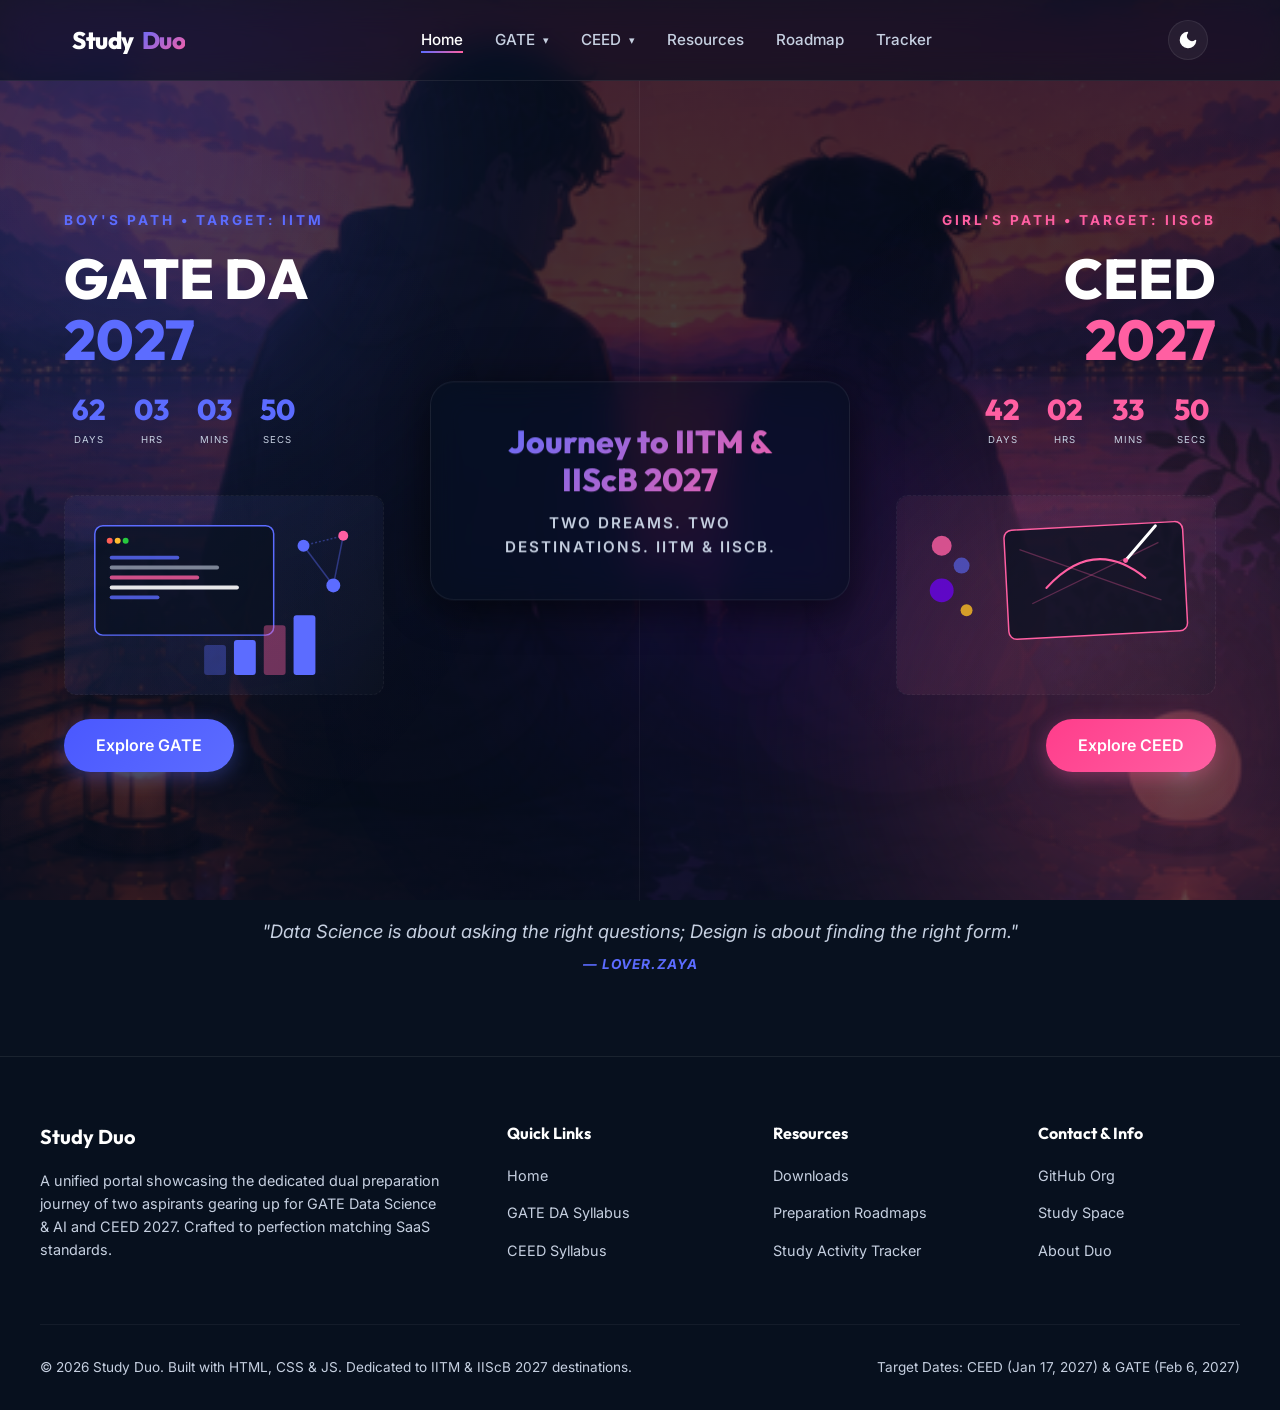
==== commit b29bd026: "Integrate 5 CEED books to ceed.html, resources.html, and add textbooks direct links to dropdowns" ====
--- a/index.html
+++ b/index.html
@@ -33,6 +33,7 @@
                     <div class="dropdown-menu">
                         <a href="pages/gate.html#gate-syllabus">📘 Syllabus</a>
                         <a href="pages/gate.html#gate-youtube">▶ YouTube Playlists</a>
+                        <a href="pages/gate.html#gate-books">📚 Textbooks</a>
                         <div class="dd-divider"></div>
                         <a href="pages/gate.html#gate-papers">📄 Past Papers</a>
                     </div>
@@ -42,6 +43,7 @@
                     <div class="dropdown-menu">
                         <a href="pages/ceed.html#ceed-syllabus">🎨 Syllabus Part A</a>
                         <a href="pages/ceed.html#ceed-part-b">✏️ Syllabus Part B</a>
+                        <a href="pages/ceed.html#ceed-books">📚 Recommended Books</a>
                         <div class="dd-divider"></div>
                         <a href="pages/ceed.html#ceed-papers">📄 Past Papers</a>
                     </div>
